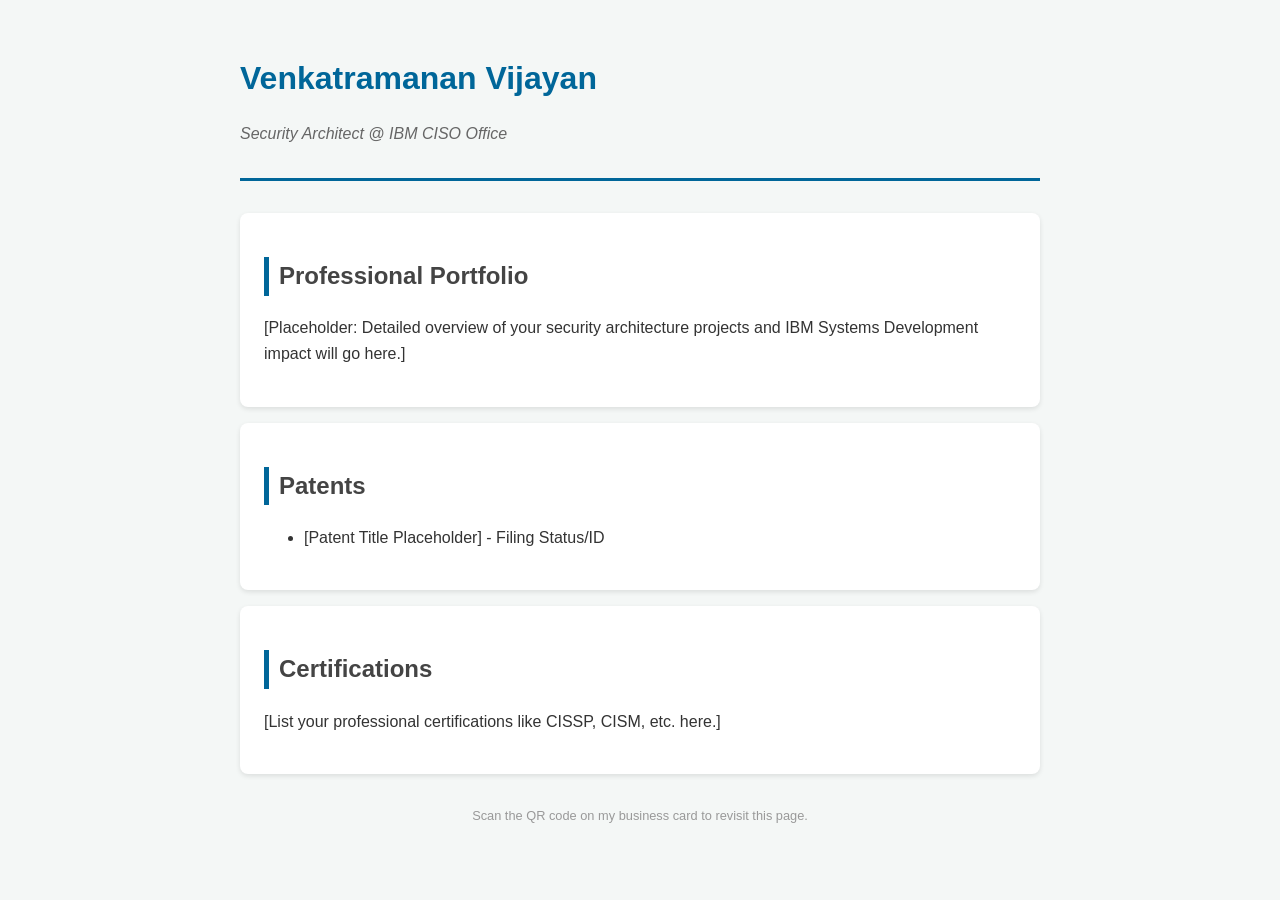
==== index.html @ ade555a0 "Feat: First commit to my website" ====
<!DOCTYPE html>
<html lang="en">
<head>
    <meta charset="UTF-8">
    <meta name="viewport" content="width=device-width, initial-scale=1.0">
    <title>Venkatramanan Vijayan | Portfolio</title>
    <style>
        body { font-family: 'Segoe UI', Tahoma, Geneva, Verdana, sans-serif; line-height: 1.6; color: #333; max-width: 800px; margin: 0 auto; padding: 2rem; background-color: #f4f7f6; }
        header { border-bottom: 3px solid #006699; padding-bottom: 1rem; margin-bottom: 2rem; }
        h1 { color: #006699; margin-bottom: 0; }
        .subtitle { font-style: italic; color: #666; }
        section { background: white; padding: 1.5rem; margin-bottom: 1rem; border-radius: 8px; box-shadow: 0 2px 5px rgba(0,0,0,0.1); }
        h2 { border-left: 5px solid #006699; padding-left: 10px; color: #444; }
        .qr-placeholder { text-align: center; margin-top: 2rem; font-size: 0.8rem; color: #999; }
    </style>
</head>
<body>
    <header>
        <h1>Venkatramanan Vijayan</h1>
        <p class="subtitle">Security Architect @ IBM CISO Office</p>
    </header>

    <section id="portfolio">
        <h2>Professional Portfolio</h2>
        <p>[Placeholder: Detailed overview of your security architecture projects and IBM Systems Development impact will go here.]</p>
    </section>

    <section id="patents">
        <h2>Patents</h2>
        <ul>
            <li>[Patent Title Placeholder] - Filing Status/ID</li>
        </ul>
    </section>

    <section id="certifications">
        <h2>Certifications</h2>
        <p>[List your professional certifications like CISSP, CISM, etc. here.]</p>
    </section>

    <div class="qr-placeholder">
        Scan the QR code on my business card to revisit this page.
    </div>
</body>
</html>
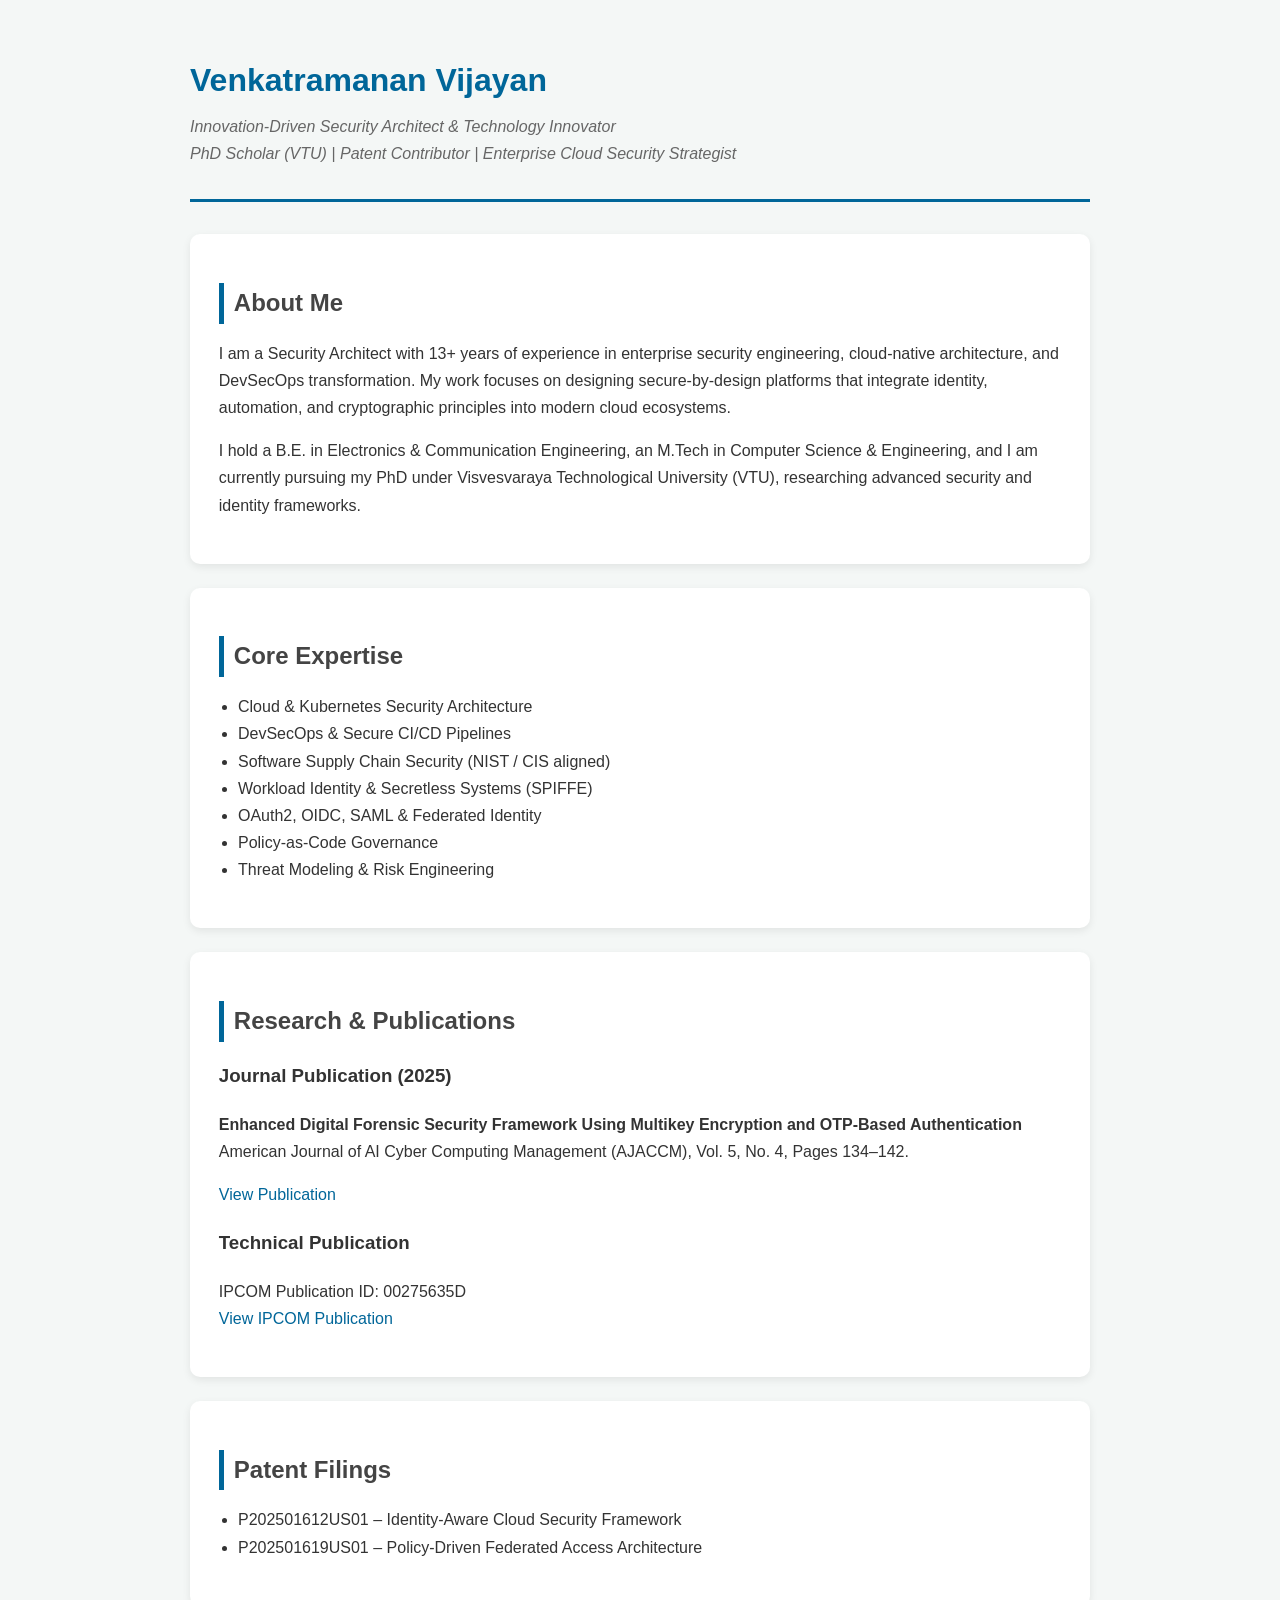
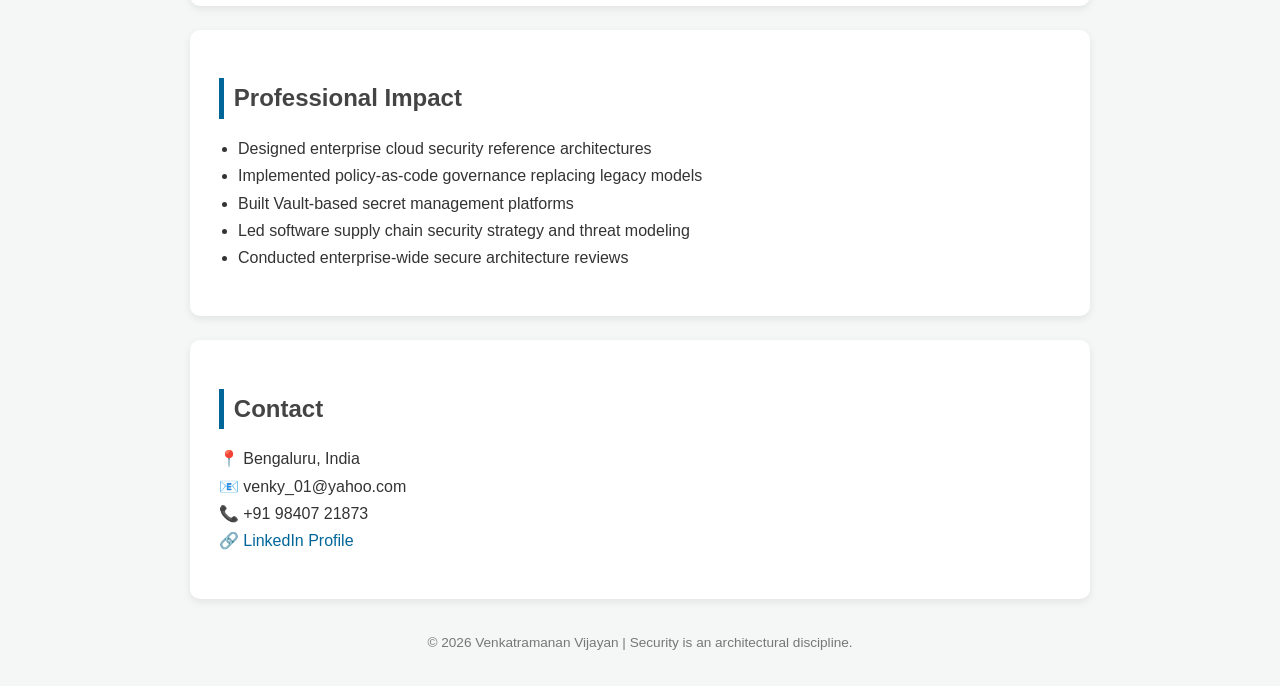
==== commit 92e53411: "Feat: First commit to my website" ====
--- a/index.html
+++ b/index.html
@@ -2,43 +2,169 @@
 <html lang="en">
 <head>
     <meta charset="UTF-8">
+    <title>Venkatramanan Vijayan | Innovation-Driven Security Architect</title>
     <meta name="viewport" content="width=device-width, initial-scale=1.0">
-    <title>Venkatramanan Vijayan | Portfolio</title>
+
     <style>
-        body { font-family: 'Segoe UI', Tahoma, Geneva, Verdana, sans-serif; line-height: 1.6; color: #333; max-width: 800px; margin: 0 auto; padding: 2rem; background-color: #f4f7f6; }
-        header { border-bottom: 3px solid #006699; padding-bottom: 1rem; margin-bottom: 2rem; }
-        h1 { color: #006699; margin-bottom: 0; }
-        .subtitle { font-style: italic; color: #666; }
-        section { background: white; padding: 1.5rem; margin-bottom: 1rem; border-radius: 8px; box-shadow: 0 2px 5px rgba(0,0,0,0.1); }
-        h2 { border-left: 5px solid #006699; padding-left: 10px; color: #444; }
-        .qr-placeholder { text-align: center; margin-top: 2rem; font-size: 0.8rem; color: #999; }
+        body {
+            font-family: 'Segoe UI', Tahoma, Geneva, Verdana, sans-serif;
+            line-height: 1.7;
+            color: #333;
+            max-width: 900px;
+            margin: 0 auto;
+            padding: 2rem;
+            background-color: #f4f7f6;
+        }
+
+        header {
+            border-bottom: 3px solid #006699;
+            padding-bottom: 1rem;
+            margin-bottom: 2rem;
+        }
+
+        h1 {
+            color: #006699;
+            margin-bottom: 0;
+        }
+
+        .subtitle {
+            font-style: italic;
+            color: #666;
+            margin-top: 5px;
+        }
+
+        section {
+            background: white;
+            padding: 1.8rem;
+            margin-bottom: 1.5rem;
+            border-radius: 10px;
+            box-shadow: 0 3px 8px rgba(0,0,0,0.08);
+        }
+
+        h2 {
+            border-left: 5px solid #006699;
+            padding-left: 10px;
+            color: #444;
+            margin-bottom: 1rem;
+        }
+
+        ul {
+            padding-left: 1.2rem;
+        }
+
+        footer {
+            text-align: center;
+            margin-top: 2rem;
+            font-size: 0.85rem;
+            color: #777;
+        }
+
+        a {
+            color: #006699;
+            text-decoration: none;
+        }
+
+        a:hover {
+            text-decoration: underline;
+        }
     </style>
 </head>
+
 <body>
-    <header>
-        <h1>Venkatramanan Vijayan</h1>
-        <p class="subtitle">Security Architect @ IBM CISO Office</p>
-    </header>
 
-    <section id="portfolio">
-        <h2>Professional Portfolio</h2>
-        <p>[Placeholder: Detailed overview of your security architecture projects and IBM Systems Development impact will go here.]</p>
-    </section>
+<header>
+    <h1>Venkatramanan Vijayan</h1>
+    <p class="subtitle">
+        Innovation-Driven Security Architect & Technology Innovator <br>
+        PhD Scholar (VTU) | Patent Contributor | Enterprise Cloud Security Strategist
+    </p>
+</header>
 
-    <section id="patents">
-        <h2>Patents</h2>
-        <ul>
-            <li>[Patent Title Placeholder] - Filing Status/ID</li>
-        </ul>
-    </section>
+<section id="about">
+    <h2>About Me</h2>
+    <p>
+        I am a Security Architect with 13+ years of experience in enterprise security engineering,
+        cloud-native architecture, and DevSecOps transformation. My work focuses on designing
+        secure-by-design platforms that integrate identity, automation, and cryptographic principles
+        into modern cloud ecosystems.
+    </p>
 
-    <section id="certifications">
-        <h2>Certifications</h2>
-        <p>[List your professional certifications like CISSP, CISM, etc. here.]</p>
-    </section>
+    <p>
+        I hold a B.E. in Electronics & Communication Engineering, an M.Tech in Computer Science
+        & Engineering, and I am currently pursuing my PhD under Visvesvaraya Technological University (VTU),
+        researching advanced security and identity frameworks.
+    </p>
+</section>
 
-    <div class="qr-placeholder">
-        Scan the QR code on my business card to revisit this page.
-    </div>
+<section id="expertise">
+    <h2>Core Expertise</h2>
+    <ul>
+        <li>Cloud & Kubernetes Security Architecture</li>
+        <li>DevSecOps & Secure CI/CD Pipelines</li>
+        <li>Software Supply Chain Security (NIST / CIS aligned)</li>
+        <li>Workload Identity & Secretless Systems (SPIFFE)</li>
+        <li>OAuth2, OIDC, SAML & Federated Identity</li>
+        <li>Policy-as-Code Governance</li>
+        <li>Threat Modeling & Risk Engineering</li>
+    </ul>
+</section>
+
+<section id="research">
+    <h2>Research & Publications</h2>
+
+    <h3>Journal Publication (2025)</h3>
+    <p>
+        <strong>Enhanced Digital Forensic Security Framework Using Multikey Encryption and OTP-Based Authentication</strong><br>
+        American Journal of AI Cyber Computing Management (AJACCM), Vol. 5, No. 4, Pages 134–142.
+    </p>
+
+    <p>
+        <a href="https://ajaccm.com/journal/index.php/ajaccm/article/view/107/107" target="_blank">
+            View Publication
+        </a>
+    </p>
+
+    <h3>Technical Publication</h3>
+    <p>
+        IPCOM Publication ID: 00275635D<br>
+        <a href="https://priorart.ip.com/IPCOM/00275635D" target="_blank">
+            View IPCOM Publication
+        </a>
+    </p>
+</section>
+
+<section id="patents">
+    <h2>Patent Filings</h2>
+    <ul>
+        <li>P202501612US01 – Identity-Aware Cloud Security Framework</li>
+        <li>P202501619US01 – Policy-Driven Federated Access Architecture</li>
+    </ul>
+</section>
+
+<section id="impact">
+    <h2>Professional Impact</h2>
+    <ul>
+        <li>Designed enterprise cloud security reference architectures</li>
+        <li>Implemented policy-as-code governance replacing legacy models</li>
+        <li>Built Vault-based secret management platforms</li>
+        <li>Led software supply chain security strategy and threat modeling</li>
+        <li>Conducted enterprise-wide secure architecture reviews</li>
+    </ul>
+</section>
+
+<section id="contact">
+    <h2>Contact</h2>
+    <p>
+        📍 Bengaluru, India <br>
+        📧 venky_01@yahoo.com <br>
+        📞 +91 98407 21873 <br>
+        🔗 <a href="https://www.linkedin.com/in/venky1805/" target="_blank">LinkedIn Profile</a>
+    </p>
+</section>
+
+<footer>
+    © 2026 Venkatramanan Vijayan | Security is an architectural discipline.
+</footer>
+
 </body>
-</html>
+</html>
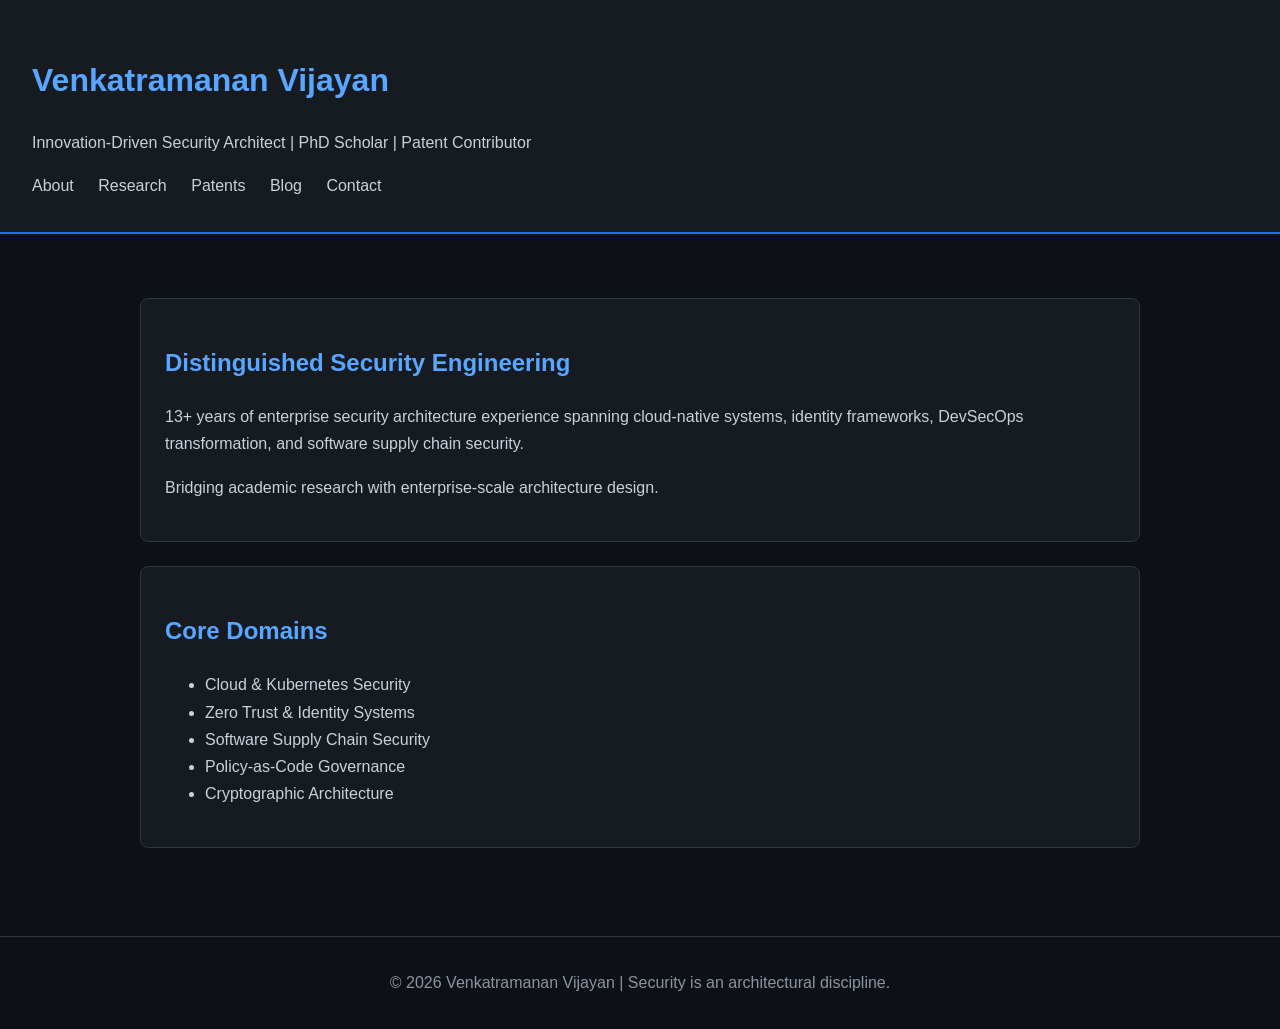
==== commit a39f35c6: "Feat: Site development" ====
--- a/index.html
+++ b/index.html
@@ -1,165 +1,45 @@
 <!DOCTYPE html>
-<html lang="en">
+<html>
 <head>
-    <meta charset="UTF-8">
-    <title>Venkatramanan Vijayan | Innovation-Driven Security Architect</title>
-    <meta name="viewport" content="width=device-width, initial-scale=1.0">
-
-    <style>
-        body {
-            font-family: 'Segoe UI', Tahoma, Geneva, Verdana, sans-serif;
-            line-height: 1.7;
-            color: #333;
-            max-width: 900px;
-            margin: 0 auto;
-            padding: 2rem;
-            background-color: #f4f7f6;
-        }
-
-        header {
-            border-bottom: 3px solid #006699;
-            padding-bottom: 1rem;
-            margin-bottom: 2rem;
-        }
-
-        h1 {
-            color: #006699;
-            margin-bottom: 0;
-        }
-
-        .subtitle {
-            font-style: italic;
-            color: #666;
-            margin-top: 5px;
-        }
-
-        section {
-            background: white;
-            padding: 1.8rem;
-            margin-bottom: 1.5rem;
-            border-radius: 10px;
-            box-shadow: 0 3px 8px rgba(0,0,0,0.08);
-        }
-
-        h2 {
-            border-left: 5px solid #006699;
-            padding-left: 10px;
-            color: #444;
-            margin-bottom: 1rem;
-        }
-
-        ul {
-            padding-left: 1.2rem;
-        }
-
-        footer {
-            text-align: center;
-            margin-top: 2rem;
-            font-size: 0.85rem;
-            color: #777;
-        }
-
-        a {
-            color: #006699;
-            text-decoration: none;
-        }
-
-        a:hover {
-            text-decoration: underline;
-        }
-    </style>
+    <title>Venkatramanan Vijayan | Distinguished Security Architect</title>
+    <link rel="stylesheet" href="assets/style.css">
 </head>
-
 <body>
 
 <header>
     <h1>Venkatramanan Vijayan</h1>
-    <p class="subtitle">
-        Innovation-Driven Security Architect & Technology Innovator <br>
-        PhD Scholar (VTU) | Patent Contributor | Enterprise Cloud Security Strategist
-    </p>
+    <p>Innovation-Driven Security Architect | PhD Scholar | Patent Contributor</p>
+    <nav>
+        <a href="about.html">About</a>
+        <a href="research.html">Research</a>
+        <a href="patents.html">Patents</a>
+        <a href="blog.html">Blog</a>
+        <a href="contact.html">Contact</a>
+    </nav>
 </header>
 
-<section id="about">
-    <h2>About Me</h2>
-    <p>
-        I am a Security Architect with 13+ years of experience in enterprise security engineering,
-        cloud-native architecture, and DevSecOps transformation. My work focuses on designing
-        secure-by-design platforms that integrate identity, automation, and cryptographic principles
-        into modern cloud ecosystems.
-    </p>
+<section>
+    <div class="card">
+        <h2>Distinguished Security Engineering</h2>
+        <p>
+            13+ years of enterprise security architecture experience spanning cloud-native systems,
+            identity frameworks, DevSecOps transformation, and software supply chain security.
+        </p>
+        <p>
+            Bridging academic research with enterprise-scale architecture design.
+        </p>
+    </div>
 
-    <p>
-        I hold a B.E. in Electronics & Communication Engineering, an M.Tech in Computer Science
-        & Engineering, and I am currently pursuing my PhD under Visvesvaraya Technological University (VTU),
-        researching advanced security and identity frameworks.
-    </p>
-</section>
-
-<section id="expertise">
-    <h2>Core Expertise</h2>
-    <ul>
-        <li>Cloud & Kubernetes Security Architecture</li>
-        <li>DevSecOps & Secure CI/CD Pipelines</li>
-        <li>Software Supply Chain Security (NIST / CIS aligned)</li>
-        <li>Workload Identity & Secretless Systems (SPIFFE)</li>
-        <li>OAuth2, OIDC, SAML & Federated Identity</li>
-        <li>Policy-as-Code Governance</li>
-        <li>Threat Modeling & Risk Engineering</li>
-    </ul>
-</section>
-
-<section id="research">
-    <h2>Research & Publications</h2>
-
-    <h3>Journal Publication (2025)</h3>
-    <p>
-        <strong>Enhanced Digital Forensic Security Framework Using Multikey Encryption and OTP-Based Authentication</strong><br>
-        American Journal of AI Cyber Computing Management (AJACCM), Vol. 5, No. 4, Pages 134–142.
-    </p>
-
-    <p>
-        <a href="https://ajaccm.com/journal/index.php/ajaccm/article/view/107/107" target="_blank">
-            View Publication
-        </a>
-    </p>
-
-    <h3>Technical Publication</h3>
-    <p>
-        IPCOM Publication ID: 00275635D<br>
-        <a href="https://priorart.ip.com/IPCOM/00275635D" target="_blank">
-            View IPCOM Publication
-        </a>
-    </p>
-</section>
-
-<section id="patents">
-    <h2>Patent Filings</h2>
-    <ul>
-        <li>P202501612US01 – Identity-Aware Cloud Security Framework</li>
-        <li>P202501619US01 – Policy-Driven Federated Access Architecture</li>
-    </ul>
-</section>
-
-<section id="impact">
-    <h2>Professional Impact</h2>
-    <ul>
-        <li>Designed enterprise cloud security reference architectures</li>
-        <li>Implemented policy-as-code governance replacing legacy models</li>
-        <li>Built Vault-based secret management platforms</li>
-        <li>Led software supply chain security strategy and threat modeling</li>
-        <li>Conducted enterprise-wide secure architecture reviews</li>
-    </ul>
-</section>
-
-<section id="contact">
-    <h2>Contact</h2>
-    <p>
-        📍 Bengaluru, India <br>
-        📧 venky_01@yahoo.com <br>
-        📞 +91 98407 21873 <br>
-        🔗 <a href="https://www.linkedin.com/in/venky1805/" target="_blank">LinkedIn Profile</a>
-    </p>
+    <div class="card">
+        <h2>Core Domains</h2>
+        <ul>
+            <li>Cloud & Kubernetes Security</li>
+            <li>Zero Trust & Identity Systems</li>
+            <li>Software Supply Chain Security</li>
+            <li>Policy-as-Code Governance</li>
+            <li>Cryptographic Architecture</li>
+        </ul>
+    </div>
 </section>
 
 <footer>
--- a/assets/style.css
+++ b/assets/style.css
@@ -0,0 +1,53 @@
+body {
+    margin: 0;
+    font-family: 'Segoe UI', Arial, sans-serif;
+    background-color: #0d1117;
+    color: #c9d1d9;
+    line-height: 1.7;
+}
+
+header {
+    background: #161b22;
+    padding: 2rem;
+    border-bottom: 2px solid #1f6feb;
+}
+
+h1, h2, h3 {
+    color: #58a6ff;
+}
+
+nav a {
+    margin-right: 20px;
+    color: #c9d1d9;
+    text-decoration: none;
+    font-weight: 500;
+}
+
+nav a:hover {
+    color: #58a6ff;
+}
+
+section {
+    padding: 2rem;
+    margin: 2rem auto;
+    max-width: 1000px;
+}
+
+.card {
+    background: #161b22;
+    padding: 1.5rem;
+    border-radius: 8px;
+    margin-bottom: 1.5rem;
+    border: 1px solid #30363d;
+}
+
+a {
+    color: #58a6ff;
+}
+
+footer {
+    text-align: center;
+    padding: 2rem;
+    border-top: 1px solid #30363d;
+    color: #8b949e;
+}
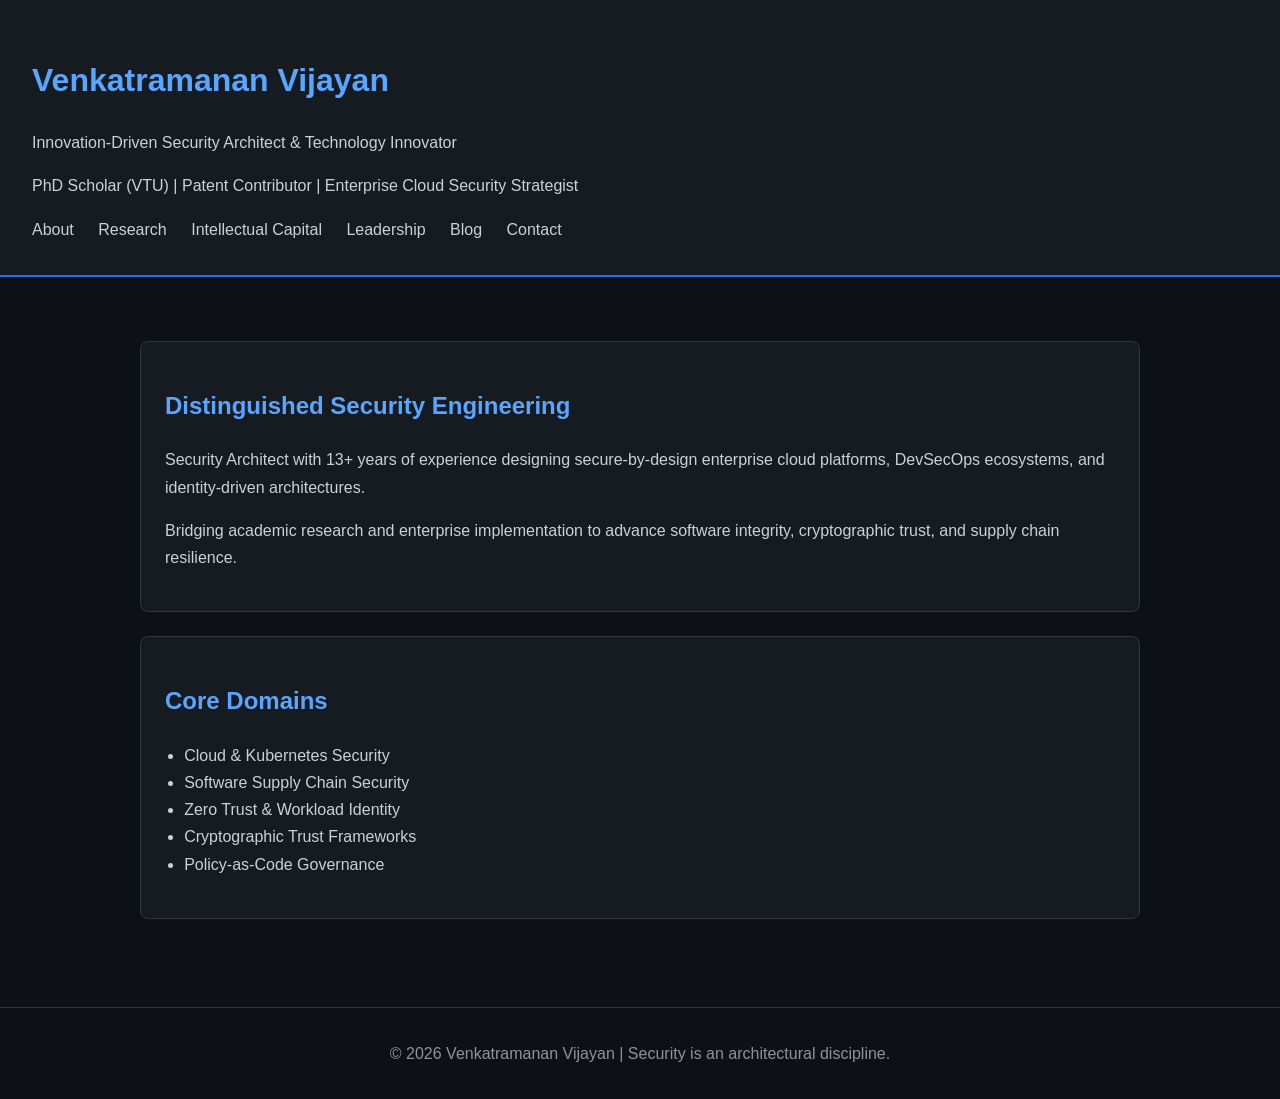
==== commit 3d15c35e: "Feat: Site development" ====
--- a/index.html
+++ b/index.html
@@ -8,11 +8,14 @@
 
 <header>
     <h1>Venkatramanan Vijayan</h1>
-    <p>Innovation-Driven Security Architect | PhD Scholar | Patent Contributor</p>
+    <p>Innovation-Driven Security Architect & Technology Innovator</p>
+    <p>PhD Scholar (VTU) | Patent Contributor | Enterprise Cloud Security Strategist</p>
+
     <nav>
         <a href="about.html">About</a>
         <a href="research.html">Research</a>
-        <a href="patents.html">Patents</a>
+        <a href="patents.html">Intellectual Capital</a>
+        <a href="leadership.html">Leadership</a>
         <a href="blog.html">Blog</a>
         <a href="contact.html">Contact</a>
     </nav>
@@ -22,11 +25,12 @@
     <div class="card">
         <h2>Distinguished Security Engineering</h2>
         <p>
-            13+ years of enterprise security architecture experience spanning cloud-native systems,
-            identity frameworks, DevSecOps transformation, and software supply chain security.
+            Security Architect with 13+ years of experience designing secure-by-design
+            enterprise cloud platforms, DevSecOps ecosystems, and identity-driven architectures.
         </p>
         <p>
-            Bridging academic research with enterprise-scale architecture design.
+            Bridging academic research and enterprise implementation to advance
+            software integrity, cryptographic trust, and supply chain resilience.
         </p>
     </div>
 
@@ -34,10 +38,10 @@
         <h2>Core Domains</h2>
         <ul>
             <li>Cloud & Kubernetes Security</li>
-            <li>Zero Trust & Identity Systems</li>
             <li>Software Supply Chain Security</li>
+            <li>Zero Trust & Workload Identity</li>
+            <li>Cryptographic Trust Frameworks</li>
             <li>Policy-as-Code Governance</li>
-            <li>Cryptographic Architecture</li>
         </ul>
     </div>
 </section>
--- a/assets/style.css
+++ b/assets/style.css
@@ -14,6 +14,10 @@
 
 h1, h2, h3 {
     color: #58a6ff;
+}
+
+nav {
+    margin-top: 1rem;
 }
 
 nav a {
@@ -41,6 +45,10 @@
     border: 1px solid #30363d;
 }
 
+ul {
+    padding-left: 1.2rem;
+}
+
 a {
     color: #58a6ff;
 }
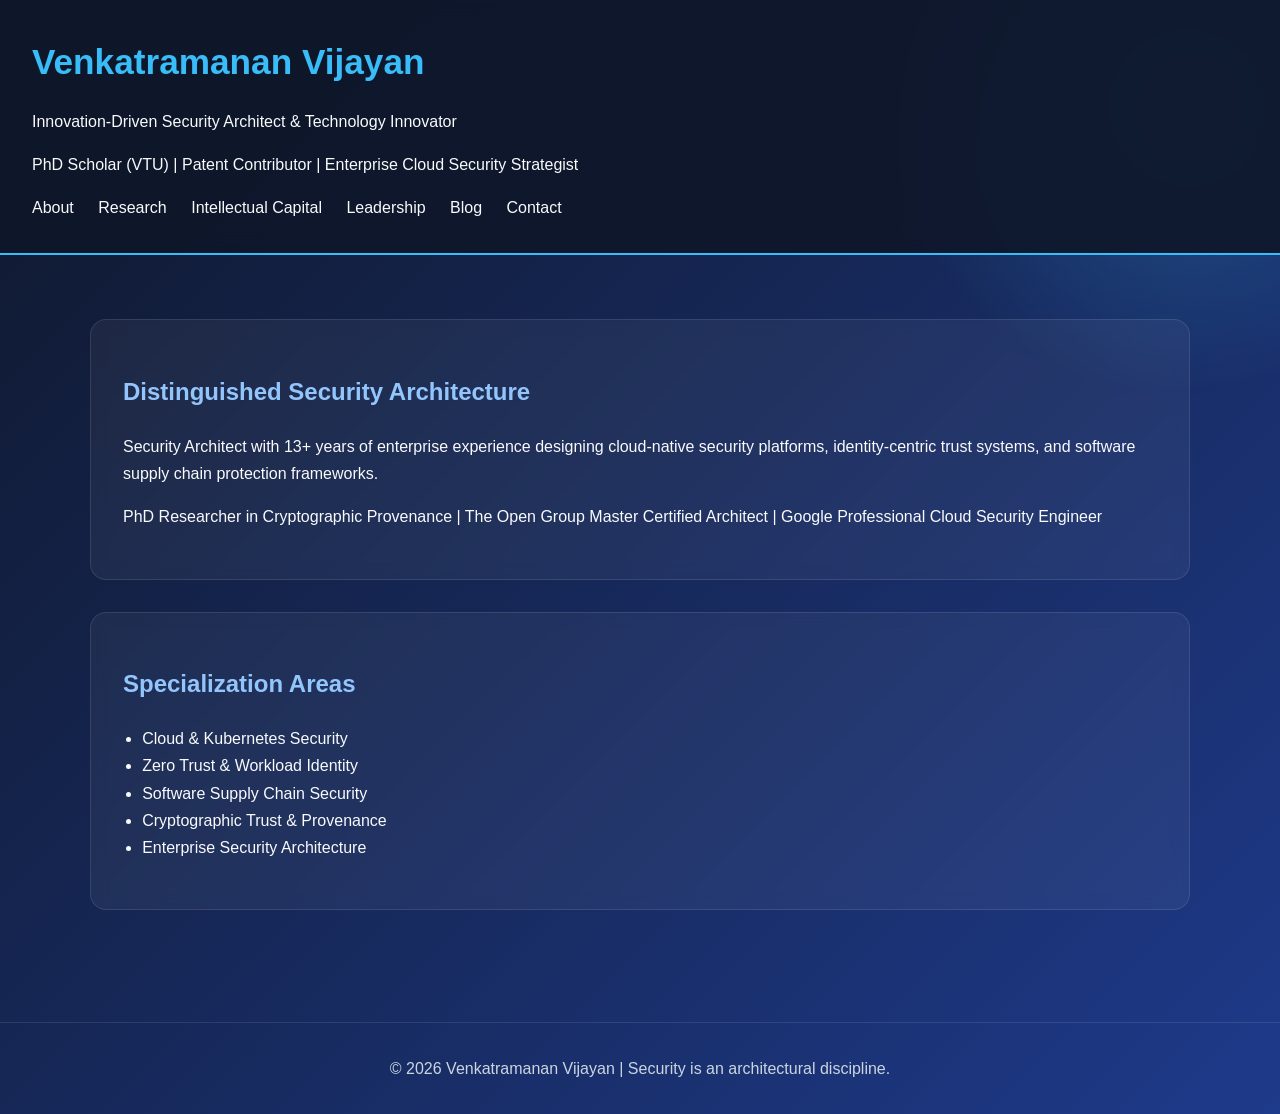
==== commit bacd85c8: "Feat: Version 2" ====
--- a/index.html
+++ b/index.html
@@ -22,28 +22,33 @@
 </header>
 
 <section>
-    <div class="card">
-        <h2>Distinguished Security Engineering</h2>
-        <p>
-            Security Architect with 13+ years of experience designing secure-by-design
-            enterprise cloud platforms, DevSecOps ecosystems, and identity-driven architectures.
-        </p>
-        <p>
-            Bridging academic research and enterprise implementation to advance
-            software integrity, cryptographic trust, and supply chain resilience.
-        </p>
-    </div>
 
-    <div class="card">
-        <h2>Core Domains</h2>
-        <ul>
-            <li>Cloud & Kubernetes Security</li>
-            <li>Software Supply Chain Security</li>
-            <li>Zero Trust & Workload Identity</li>
-            <li>Cryptographic Trust Frameworks</li>
-            <li>Policy-as-Code Governance</li>
-        </ul>
-    </div>
+<div class="card">
+    <h2>Distinguished Security Architecture</h2>
+    <p>
+        Security Architect with 13+ years of enterprise experience
+        designing cloud-native security platforms, identity-centric
+        trust systems, and software supply chain protection frameworks.
+    </p>
+
+    <p>
+        PhD Researcher in Cryptographic Provenance |
+        The Open Group Master Certified Architect |
+        Google Professional Cloud Security Engineer
+    </p>
+</div>
+
+<div class="card">
+    <h2>Specialization Areas</h2>
+    <ul>
+        <li>Cloud & Kubernetes Security</li>
+        <li>Zero Trust & Workload Identity</li>
+        <li>Software Supply Chain Security</li>
+        <li>Cryptographic Trust & Provenance</li>
+        <li>Enterprise Security Architecture</li>
+    </ul>
+</div>
+
 </section>
 
 <footer>
--- a/assets/style.css
+++ b/assets/style.css
@@ -1,19 +1,48 @@
 body {
     margin: 0;
     font-family: 'Segoe UI', Arial, sans-serif;
-    background-color: #0d1117;
-    color: #c9d1d9;
+    background: linear-gradient(135deg, #0f172a, #1e3a8a);
+    color: #f8fafc;
     line-height: 1.7;
+    scroll-behavior: smooth;
+}
+
+/* Soft animated background glow */
+body::before {
+    content: "";
+    position: fixed;
+    width: 600px;
+    height: 600px;
+    background: radial-gradient(circle, rgba(56,189,248,0.25), transparent 70%);
+    top: -200px;
+    right: -200px;
+    z-index: -1;
+    animation: floatGlow 12s ease-in-out infinite alternate;
+}
+
+@keyframes floatGlow {
+    from { transform: translateY(0px); }
+    to { transform: translateY(40px); }
 }
 
 header {
-    background: #161b22;
+    background: rgba(15, 23, 42, 0.9);
+    backdrop-filter: blur(10px);
     padding: 2rem;
-    border-bottom: 2px solid #1f6feb;
+    border-bottom: 2px solid #38bdf8;
+    position: sticky;
+    top: 0;
+    z-index: 1000;
 }
 
-h1, h2, h3 {
-    color: #58a6ff;
+h1 {
+    margin: 0;
+    font-size: 2.2rem;
+    color: #38bdf8;
+}
+
+h2 {
+    color: #93c5fd;
 }
 
 nav {
@@ -22,27 +51,45 @@
 
 nav a {
     margin-right: 20px;
-    color: #c9d1d9;
+    color: #f8fafc;
     text-decoration: none;
     font-weight: 500;
+    transition: 0.3s ease;
 }
 
 nav a:hover {
-    color: #58a6ff;
+    color: #38bdf8;
 }
 
 section {
     padding: 2rem;
     margin: 2rem auto;
-    max-width: 1000px;
+    max-width: 1100px;
 }
 
 .card {
-    background: #161b22;
-    padding: 1.5rem;
-    border-radius: 8px;
-    margin-bottom: 1.5rem;
-    border: 1px solid #30363d;
+    background: rgba(255, 255, 255, 0.05);
+    padding: 2rem;
+    border-radius: 16px;
+    margin-bottom: 2rem;
+    border: 1px solid rgba(255,255,255,0.1);
+    backdrop-filter: blur(8px);
+    transition: 0.3s ease;
+}
+
+.card:hover {
+    transform: translateY(-6px);
+    box-shadow: 0 20px 40px rgba(56,189,248,0.2);
+}
+
+.badge {
+    display: inline-block;
+    background: linear-gradient(90deg, #2563eb, #38bdf8);
+    padding: 8px 14px;
+    border-radius: 30px;
+    font-size: 0.85rem;
+    margin: 6px 6px 6px 0;
+    font-weight: 500;
 }
 
 ul {
@@ -50,12 +97,18 @@
 }
 
 a {
-    color: #58a6ff;
+    color: #38bdf8;
+    text-decoration: none;
+}
+
+a:hover {
+    text-decoration: underline;
 }
 
 footer {
     text-align: center;
     padding: 2rem;
-    border-top: 1px solid #30363d;
-    color: #8b949e;
+    border-top: 1px solid rgba(255,255,255,0.1);
+    margin-top: 3rem;
+    color: #cbd5e1;
 }
